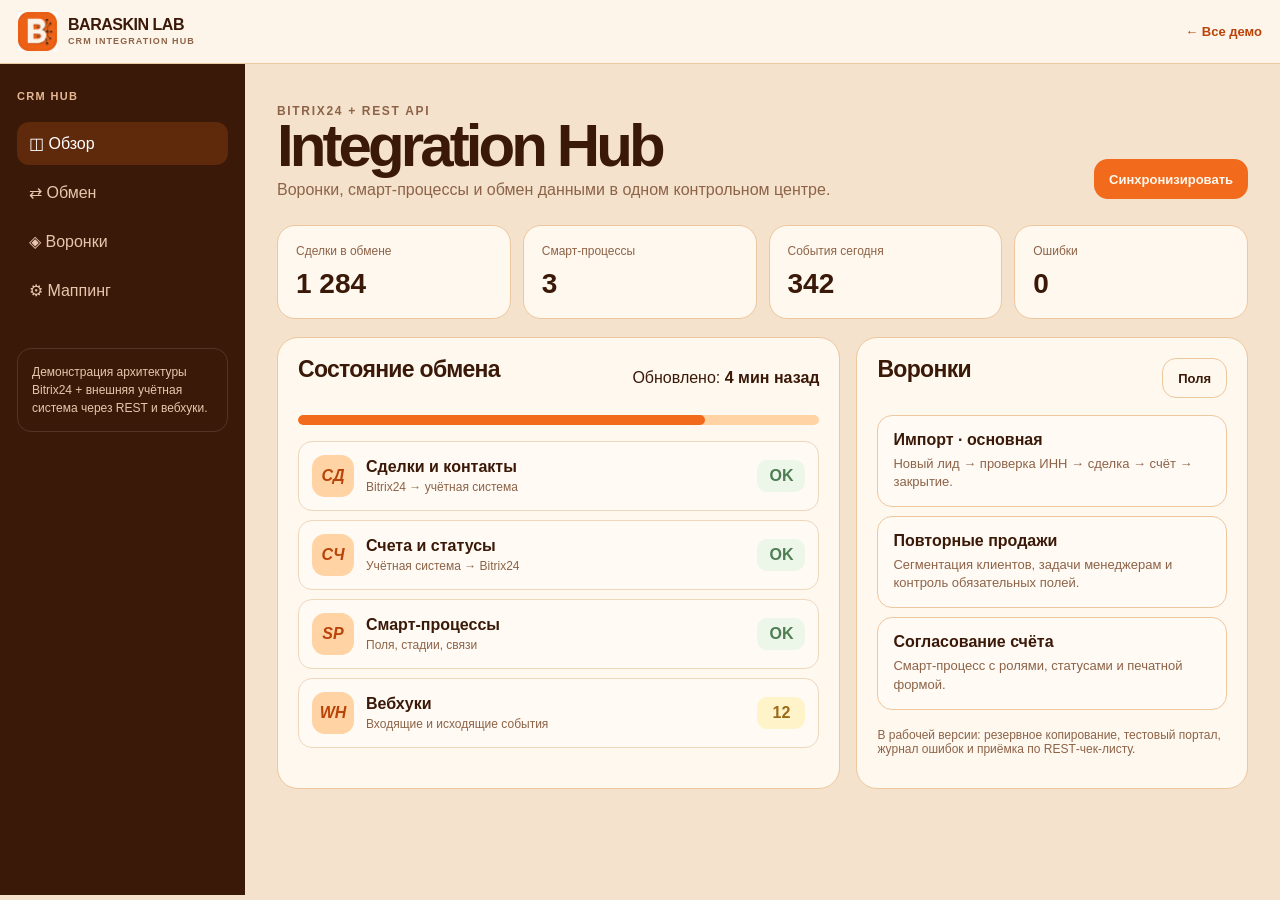
==== projects/bitrix-hub/index.html @ e4bf3a7a "Prototype BARASKIN LAB studio portfolio" ====
<!doctype html><html lang="ru"><head><meta charset="UTF-8"><meta name="viewport" content="width=device-width,initial-scale=1"><title>CRM Integration Hub — BARASKIN LAB</title><link rel="icon" href="../../assets/baraskin-lab-logo.png"><link rel="stylesheet" href="../../assets/demo.css"></head><body class="demo-body" data-demo="bitrix-hub">
<header class="demo-header"><a class="brand" href="../../"><img src="../../assets/baraskin-lab-logo.png" alt=""><span class="brand-copy">BARASKIN LAB<small>CRM Integration Hub</small></span></a><a class="demo-back" href="../../#works">← Все демо</a></header><div class="demo-layout"><aside class="sidebar"><h4>CRM Hub</h4><nav class="side-nav"><button class="active">◫ <span>Обзор</span></button><button>⇄ <span>Обмен</span></button><button>◈ <span>Воронки</span></button><button>⚙ <span>Маппинг</span></button></nav><div class="sidebar-foot">Демонстрация архитектуры Bitrix24 + внешняя учётная система через REST и вебхуки.</div></aside>
<main class="demo-main"><div class="demo-title"><div><p class="eyebrow">Bitrix24 + REST API</p><h1>Integration Hub</h1><p>Воронки, смарт‑процессы и обмен данными в одном контрольном центре.</p></div><button class="button primary small" data-sync>Синхронизировать</button></div><section class="metric-grid"><div class="metric"><span>Сделки в обмене</span><strong>1 284</strong></div><div class="metric"><span>Смарт‑процессы</span><strong>3</strong></div><div class="metric"><span>События сегодня</span><strong>342</strong></div><div class="metric"><span>Ошибки</span><strong>0</strong></div></section>
<div class="app-grid"><section class="app-panel"><div class="panel-head"><h2>Состояние обмена</h2><span>Обновлено: <b data-sync-stamp>4 мин назад</b></span></div><div class="progress"><i style="--progress:78%"></i></div><div class="data-list" style="margin-top:16px"><article class="data-row"><i class="avatar">СД</i><div class="data-copy"><strong>Сделки и контакты</strong><span>Bitrix24 → учётная система</span></div><b class="score">OK</b></article><article class="data-row"><i class="avatar">СЧ</i><div class="data-copy"><strong>Счета и статусы</strong><span>Учётная система → Bitrix24</span></div><b class="score">OK</b></article><article class="data-row"><i class="avatar">SP</i><div class="data-copy"><strong>Смарт‑процессы</strong><span>Поля, стадии, связи</span></div><b class="score">OK</b></article><article class="data-row"><i class="avatar">WH</i><div class="data-copy"><strong>Вебхуки</strong><span>Входящие и исходящие события</span></div><b class="score medium">12</b></article></div></section>
<aside class="app-panel"><div class="panel-head"><h2>Воронки</h2><button class="button ghost small" data-toast="Маппинг полей открыт: 40 пользовательских полей связаны с внешней системой.">Поля</button></div><div class="template-card"><strong>Импорт · основная</strong><p>Новый лид → проверка ИНН → сделка → счёт → закрытие.</p></div><div class="template-card"><strong>Повторные продажи</strong><p>Сегментация клиентов, задачи менеджерам и контроль обязательных полей.</p></div><div class="template-card"><strong>Согласование счёта</strong><p>Смарт‑процесс с ролями, статусами и печатной формой.</p></div><p class="demo-note">В рабочей версии: резервное копирование, тестовый портал, журнал ошибок и приёмка по REST‑чек‑листу.</p></aside></div></main></div><div class="toast"></div><script src="../../assets/demo.js"></script></body></html>
---- assets/demo.css ----
:root {
  --ink: #3a1908;
  --muted: #8d6348;
  --paper: #fff1df;
  --panel: #fff8ee;
  --panel-strong: #ffe4c5;
  --line: #edc79e;
  --accent: #f26a1b;
  --accent-dark: #b94308;
  --accent-soft: #ffd3a4;
  --dark: #5a2309;
  --cream: #fff8ee;
  --success: #4f7d54;
  --shadow: 0 24px 70px rgba(162, 75, 20, 0.16);
}

* { box-sizing: border-box; }
html { scroll-behavior: smooth; }
body {
  margin: 0;
  min-height: 100vh;
  overflow-x: hidden;
  background:
    radial-gradient(circle at 78% 8%, rgba(255, 190, 120, .32), transparent 28rem),
    var(--paper);
  color: var(--ink);
  font-family: Inter, ui-sans-serif, -apple-system, BlinkMacSystemFont, "Segoe UI", sans-serif;
}
button, input, select { font: inherit; }
a { color: inherit; text-decoration: none; }
img { max-width: 100%; display: block; }

.site-header {
  position: fixed;
  inset: 16px 0 auto;
  z-index: 30;
  width: min(1140px, calc(100% - 28px));
  min-height: 62px;
  margin: auto;
  padding: 8px 10px 8px 14px;
  display: flex;
  align-items: center;
  justify-content: space-between;
  gap: 20px;
  border: 1px solid rgba(237,199,158,.8);
  border-radius: 20px;
  background: rgba(255,248,238,.84);
  backdrop-filter: blur(18px);
  box-shadow: 0 14px 50px rgba(162,75,20,.1);
}
.brand { display: flex; align-items: center; gap: 11px; font-weight: 900; letter-spacing: -.03em; }
.brand img { width: 39px; height: 39px; }
.brand-copy { display: grid; line-height: 1; }
.brand-copy small { margin-top: 4px; color: var(--muted); font-size: 9px; font-weight: 800; letter-spacing: .12em; text-transform: uppercase; }
.nav { display: flex; align-items: center; gap: 22px; color: var(--muted); font-size: 14px; font-weight: 700; }
.nav a:hover { color: var(--ink); }
.button, .header-cta {
  border: 0;
  border-radius: 14px;
  background: var(--ink);
  color: var(--cream);
  font-weight: 800;
  cursor: pointer;
  transition: transform .2s ease, box-shadow .2s ease;
}
.button { min-height: 50px; padding: 0 21px; display: inline-flex; align-items: center; justify-content: center; }
.button:hover, .header-cta:hover { transform: translateY(-2px); box-shadow: 0 14px 30px rgba(58,25,8,.16); }
.button.primary { background: var(--accent); }
.button.ghost { color: var(--ink); background: transparent; border: 1px solid var(--line); }
.button.small { min-height: 40px; padding: 0 15px; font-size: 13px; }
.header-cta { padding: 13px 17px; font-size: 14px; }

.hero {
  width: min(1180px, calc(100% - 36px));
  margin: 0 auto;
  padding: 136px 0 74px;
  display: grid;
  grid-template-columns: minmax(0, 1fr) minmax(380px, .9fr);
  gap: 64px;
  align-items: center;
}
.eyebrow { margin: 0 0 17px; color: var(--accent); font-size: 12px; font-weight: 900; letter-spacing: .14em; text-transform: uppercase; }
h1, h2, h3, p { margin-top: 0; }
h1 { max-width: 760px; margin-bottom: 24px; font-size: clamp(52px, 7vw, 88px); line-height: .92; letter-spacing: -.065em; }
h2 { margin-bottom: 18px; font-size: clamp(36px, 5vw, 64px); line-height: .98; letter-spacing: -.055em; }
h3 { margin-bottom: 10px; font-size: 22px; line-height: 1.08; letter-spacing: -.025em; }
.hero-text, .section-head > p { max-width: 700px; color: var(--muted); font-size: 19px; line-height: 1.55; }
.hero-actions { display: flex; flex-wrap: wrap; gap: 12px; margin: 28px 0; }
.hero-facts { display: grid; grid-template-columns: repeat(3, 1fr); gap: 9px; }
.hero-facts div { padding: 14px; border: 1px solid var(--line); border-radius: 16px; background: rgba(255,248,238,.64); }
.hero-facts strong { display: block; font-size: 24px; }
.hero-facts span { color: var(--muted); font-size: 12px; }

.hero-console { position: relative; min-height: 540px; }
.console-shell { position: absolute; inset: 0; overflow: hidden; border: 1px solid var(--line); border-radius: 30px; background: var(--panel); box-shadow: var(--shadow); transform: rotate(1.8deg); }
.console-top { padding: 17px 20px; display: flex; align-items: center; justify-content: space-between; border-bottom: 1px solid var(--line); }
.console-dots { display: flex; gap: 6px; }
.console-dots i { width: 8px; height: 8px; border-radius: 50%; background: var(--accent-soft); }
.live-pill, .tag { display: inline-flex; align-items: center; gap: 7px; border-radius: 999px; background: #edf7e9; color: var(--success); font-size: 11px; font-weight: 900; text-transform: uppercase; letter-spacing: .07em; }
.live-pill { padding: 7px 10px; }
.live-pill::before { content:""; width: 7px; height: 7px; border-radius: 50%; background: #5f9a62; box-shadow: 0 0 0 4px rgba(95,154,98,.15); }
.console-body { padding: 22px; }
.console-title { display: flex; align-items: end; justify-content: space-between; gap: 16px; margin-bottom: 16px; }
.console-title small { color: var(--muted); }
.mini-chart { height: 154px; padding: 14px; display: flex; align-items: end; gap: 9px; border: 1px solid var(--line); border-radius: 18px; background: #fffaf3; }
.mini-chart span { flex: 1; min-height: 18%; border-radius: 8px 8px 3px 3px; background: linear-gradient(#f79250, var(--accent)); animation: grow .8s ease both; }
@keyframes grow { from { height: 8%; } }
.pipeline { display: grid; gap: 9px; margin-top: 15px; }
.pipeline-row { display: grid; grid-template-columns: 34px 1fr auto; align-items: center; gap: 11px; padding: 12px; border-radius: 15px; background: var(--paper); }
.pipeline-icon { width: 34px; height: 34px; display: grid; place-items: center; border-radius: 11px; background: var(--accent-soft); font-weight: 900; }
.pipeline-row strong, .pipeline-row span { display: block; }
.pipeline-row span { margin-top: 3px; color: var(--muted); font-size: 12px; }
.pipeline-row b { color: var(--accent-dark); font-size: 13px; }
.orbit-card { position: absolute; z-index: 2; width: 180px; padding: 16px; border: 1px solid var(--line); border-radius: 18px; background: rgba(255,248,238,.94); box-shadow: 0 18px 50px rgba(162,75,20,.16); }
.orbit-card strong { display: block; margin-bottom: 5px; }
.orbit-card span { color: var(--muted); font-size: 12px; }
.orbit-card.one { top: 72px; right: -22px; transform: rotate(-5deg); }
.orbit-card.two { bottom: 40px; left: -28px; transform: rotate(4deg); }

.strip { overflow: hidden; padding: 17px 0; border-block: 1px solid var(--line); background: var(--accent); color: white; }
.ticker { width: max-content; display: flex; gap: 32px; animation: ticker 28s linear infinite; font-size: 14px; font-weight: 900; letter-spacing: .08em; text-transform: uppercase; }
.ticker span::after { content:"•"; margin-left: 32px; color: var(--ink); }
@keyframes ticker { to { transform: translateX(-50%); } }

.section { width: min(1180px, calc(100% - 36px)); margin: 0 auto; padding: 96px 0; }
.section-head { max-width: 900px; margin-bottom: 38px; }
.demand-grid { display: grid; grid-template-columns: 1.12fr .88fr; gap: 18px; }
.panel { border: 1px solid var(--line); border-radius: 25px; background: rgba(255,248,238,.8); box-shadow: 0 18px 50px rgba(162,75,20,.08); }
.demand-bars { padding: 26px; }
.bar-row { display: grid; grid-template-columns: 170px 1fr 34px; align-items: center; gap: 14px; margin: 19px 0; }
.bar-row label { color: var(--muted); font-weight: 700; }
.bar-track { height: 14px; overflow: hidden; border-radius: 999px; background: var(--accent-soft); }
.bar-track i { display: block; height: 100%; border-radius: inherit; background: var(--accent); }
.bar-row strong { text-align: right; }
.insight-card { padding: 30px; display: flex; flex-direction: column; justify-content: space-between; background: var(--ink); color: var(--cream); }
.insight-card p { color: #f1c9ac; line-height: 1.6; }
.insight-card .big-number { font-size: 82px; font-weight: 950; line-height: .9; letter-spacing: -.07em; color: var(--accent); }
.insight-card small { font-weight: 800; text-transform: uppercase; letter-spacing: .09em; }

.work-grid { display: grid; grid-template-columns: repeat(2, 1fr); gap: 18px; }
.work-card { position: relative; min-height: 420px; overflow: hidden; padding: 26px; display: flex; flex-direction: column; justify-content: space-between; border: 1px solid var(--line); border-radius: 27px; background: var(--panel); box-shadow: 0 18px 50px rgba(162,75,20,.08); transition: transform .25s ease, box-shadow .25s ease; }
.work-card:hover { transform: translateY(-5px); box-shadow: var(--shadow); }
.work-card:nth-child(2), .work-card:nth-child(3) { background: var(--panel-strong); }
.tag { width: max-content; padding: 7px 10px; background: var(--accent-soft); color: var(--accent-dark); }
.work-card h3 { max-width: 480px; margin: 14px 0 10px; font-size: clamp(29px, 3vw, 43px); }
.work-card p { max-width: 560px; color: var(--muted); line-height: 1.5; }
.work-preview { min-height: 185px; padding: 15px; border: 1px solid var(--line); border-radius: 19px; background: #fffaf3; transform: rotate(-1.2deg); }
.work-card:nth-child(even) .work-preview { transform: rotate(1.2deg); }
.preview-head { display: flex; align-items: center; justify-content: space-between; margin-bottom: 13px; color: var(--muted); font-size: 12px; }
.preview-list { display: grid; gap: 8px; }
.preview-list i { display: grid; grid-template-columns: 26px 1fr 54px; gap: 8px; align-items: center; height: 34px; padding: 5px 7px; border-radius: 10px; background: var(--paper); font-style: normal; }
.preview-list i::before { content:""; width: 24px; height: 24px; border-radius: 7px; background: var(--accent-soft); }
.preview-list i::after { content:""; height: 8px; border-radius: 99px; background: var(--accent); opacity: .65; }
.card-link { margin-top: 20px; display: inline-flex; align-items: center; gap: 8px; color: var(--accent-dark); font-weight: 900; }

.process-grid { display: grid; grid-template-columns: repeat(4, 1fr); gap: 12px; counter-reset: steps; }
.step { min-height: 210px; padding: 22px; border-top: 2px solid var(--accent); background: rgba(255,248,238,.5); }
.step::before { counter-increment: steps; content: "0" counter(steps); display: block; margin-bottom: 48px; color: var(--accent); font-size: 12px; font-weight: 900; }
.step p { color: var(--muted); font-size: 14px; line-height: 1.5; }

.instagram-card { display: grid; grid-template-columns: .84fr 1.16fr; overflow: hidden; border-radius: 28px; background: var(--ink); color: var(--cream); }
.instagram-copy { padding: clamp(28px, 5vw, 58px); }
.instagram-copy p { color: #ecc5a8; line-height: 1.55; }
.profile-mock { margin: 26px; padding: 24px; border-radius: 22px; background: var(--paper); color: var(--ink); }
.profile-top { display: flex; gap: 16px; align-items: center; }
.profile-top img { width: 82px; height: 82px; }
.profile-top h3 { margin: 0 0 4px; }
.profile-top span { color: var(--muted); font-size: 13px; }
.bio { margin: 22px 0; line-height: 1.55; }
.profile-stats { display: grid; grid-template-columns: repeat(3, 1fr); gap: 8px; }
.profile-stats div { padding: 12px 8px; border: 1px solid var(--line); border-radius: 13px; text-align: center; }
.profile-stats strong, .profile-stats small { display: block; }
.profile-stats small { margin-top: 3px; color: var(--muted); }

.final-cta { margin-bottom: 36px; padding: clamp(30px, 6vw, 70px); border-radius: 30px; text-align: center; background: var(--accent); color: white; }
.final-cta p { max-width: 700px; margin: 0 auto 24px; font-size: 19px; }
.footer { width: min(1180px, calc(100% - 36px)); margin: 0 auto; padding: 24px 0 40px; display: flex; justify-content: space-between; gap: 20px; color: var(--muted); font-size: 13px; }

/* Demo pages */
.demo-body { background: #f4e2cc; }
.demo-header { position: sticky; top: 0; z-index: 20; padding: 12px 18px; display: flex; align-items: center; justify-content: space-between; gap: 18px; border-bottom: 1px solid var(--line); background: rgba(255,248,238,.88); backdrop-filter: blur(16px); }
.demo-back { color: var(--accent-dark); font-weight: 800; font-size: 13px; }
.demo-layout { min-height: calc(100vh - 69px); display: grid; grid-template-columns: 245px 1fr; }
.sidebar { padding: 26px 17px; background: var(--ink); color: var(--cream); }
.sidebar h4 { margin: 0 0 20px; color: #e7b994; font-size: 11px; letter-spacing: .12em; text-transform: uppercase; }
.side-nav { display: grid; gap: 6px; }
.side-nav button { padding: 12px; border: 0; border-radius: 12px; text-align: left; background: transparent; color: #e8c6ae; cursor: pointer; }
.side-nav button.active, .side-nav button:hover { background: rgba(242,106,27,.2); color: white; }
.sidebar-foot { margin-top: 36px; padding: 14px; border: 1px solid rgba(255,255,255,.12); border-radius: 14px; color: #e8c6ae; font-size: 12px; line-height: 1.5; }
.demo-main { min-width: 0; padding: 32px; }
.demo-title { display: flex; align-items: end; justify-content: space-between; gap: 20px; margin-bottom: 26px; }
.demo-title h1 { margin: 0; font-size: clamp(34px, 5vw, 60px); }
.demo-title p { margin: 8px 0 0; color: var(--muted); }
.metric-grid { display: grid; grid-template-columns: repeat(4, 1fr); gap: 12px; margin-bottom: 18px; }
.metric { padding: 18px; border: 1px solid var(--line); border-radius: 18px; background: var(--panel); }
.metric span { display: block; margin-bottom: 10px; color: var(--muted); font-size: 12px; }
.metric strong { font-size: 28px; }
.app-grid { display: grid; grid-template-columns: 1.18fr .82fr; gap: 16px; }
.app-panel { min-width: 0; padding: 20px; border: 1px solid var(--line); border-radius: 21px; background: var(--panel); }
.app-panel h2 { font-size: 23px; letter-spacing: -.03em; }
.panel-head { display: flex; align-items: center; justify-content: space-between; gap: 15px; margin-bottom: 16px; }
.search { width: 100%; min-height: 42px; padding: 0 13px; border: 1px solid var(--line); border-radius: 12px; outline: none; background: #fffdf9; color: var(--ink); }
.data-list { display: grid; gap: 9px; }
.data-row { padding: 13px; display: grid; grid-template-columns: 42px 1fr auto; align-items: center; gap: 12px; border: 1px solid #efd7bc; border-radius: 14px; background: #fffaf3; cursor: pointer; }
.data-row:hover { border-color: var(--accent); }
.avatar { width: 42px; height: 42px; display: grid; place-items: center; border-radius: 13px; background: var(--accent-soft); color: var(--accent-dark); font-weight: 900; }
.data-copy strong, .data-copy span { display: block; }
.data-copy span { margin-top: 4px; color: var(--muted); font-size: 12px; }
.score { min-width: 48px; padding: 7px; border-radius: 10px; text-align: center; background: #edf7e9; color: var(--success); font-weight: 900; }
.score.medium { color: #9a6b18; background: #fff3ca; }
.score.low { color: #a04c44; background: #ffe3dc; }
.activity { display: grid; gap: 12px; }
.activity-item { position: relative; padding-left: 22px; color: var(--muted); font-size: 13px; line-height: 1.45; }
.activity-item::before { content:""; position:absolute; left: 0; top: 4px; width: 9px; height: 9px; border: 3px solid var(--accent-soft); border-radius: 50%; background: var(--accent); }
.activity-item strong { display: block; color: var(--ink); }
.toolbar { display: flex; flex-wrap: wrap; gap: 8px; }
.select { min-height: 40px; padding: 0 12px; border: 1px solid var(--line); border-radius: 11px; background: #fffaf3; color: var(--ink); }
.template-card { padding: 15px; border: 1px solid var(--line); border-radius: 15px; background: #fffaf3; }
.template-card + .template-card { margin-top: 9px; }
.template-card p { margin: 6px 0 0; color: var(--muted); font-size: 13px; line-height: 1.4; }
.progress { height: 10px; overflow: hidden; border-radius: 999px; background: var(--accent-soft); }
.progress i { display: block; width: var(--progress, 0%); height: 100%; border-radius: inherit; background: var(--accent); transition: width .6s ease; }
.product-grid { display: grid; grid-template-columns: repeat(2, 1fr); gap: 10px; }
.product { padding: 15px; border: 1px solid var(--line); border-radius: 15px; background: #fffaf3; }
.product-visual { height: 86px; margin-bottom: 13px; display: grid; place-items: center; border-radius: 12px; background: linear-gradient(135deg, #ffd5aa, #fff1df); color: var(--accent-dark); font-size: 32px; }
.product p { color: var(--muted); font-size: 12px; }
.toast { position: fixed; right: 22px; bottom: 22px; z-index: 50; max-width: 320px; padding: 14px 17px; border-radius: 14px; background: var(--ink); color: white; box-shadow: var(--shadow); transform: translateY(30px); opacity: 0; pointer-events: none; transition: .25s ease; }
.toast.show { transform: translateY(0); opacity: 1; }
.demo-note { margin-top: 18px; color: var(--muted); font-size: 12px; }

@media (max-width: 900px) {
  .nav { display: none; }
  .hero { grid-template-columns: 1fr; gap: 36px; }
  .hero-console { min-height: 490px; }
  .demand-grid, .instagram-card { grid-template-columns: 1fr; }
  .process-grid { grid-template-columns: repeat(2, 1fr); }
  .demo-layout { grid-template-columns: 76px 1fr; }
  .sidebar { padding-inline: 9px; }
  .sidebar h4, .side-nav button span, .sidebar-foot { display: none; }
  .side-nav button { text-align: center; font-size: 20px; }
  .metric-grid { grid-template-columns: repeat(2, 1fr); }
  .app-grid { grid-template-columns: 1fr; }
}

@media (max-width: 650px) {
  .site-header { top: 9px; min-height: 56px; }
  .header-cta { padding: 11px 12px; }
  .brand-copy small { display: none; }
  .hero { width: min(100% - 24px, 1180px); padding-top: 104px; }
  h1 { font-size: clamp(45px, 15vw, 70px); }
  .hero-facts { grid-template-columns: 1fr; }
  .hero-console { min-height: 450px; }
  .orbit-card { display: none; }
  .console-shell { transform: none; }
  .section { width: min(100% - 24px, 1180px); padding: 68px 0; }
  .bar-row { grid-template-columns: 1fr 34px; gap: 7px; }
  .bar-track { grid-column: 1 / -1; grid-row: 2; }
  .work-grid, .process-grid { grid-template-columns: 1fr; }
  .work-card { min-height: 390px; padding: 20px; }
  .profile-mock { margin: 10px; padding: 17px; }
  .footer { flex-direction: column; }
  .demo-header .brand-copy { display: none; }
  .demo-layout { display: block; }
  .sidebar { position: sticky; top: 65px; z-index: 15; padding: 8px; overflow-x: auto; }
  .side-nav { display: flex; }
  .side-nav button { min-width: 48px; padding: 9px; }
  .demo-main { padding: 20px 12px; }
  .demo-title { align-items: flex-start; flex-direction: column; }
  .metric-grid { grid-template-columns: 1fr 1fr; }
  .metric strong { font-size: 24px; }
  .product-grid { grid-template-columns: 1fr; }
}

@media (prefers-reduced-motion: reduce) {
  * { scroll-behavior: auto !important; animation-duration: .01ms !important; animation-iteration-count: 1 !important; }
}
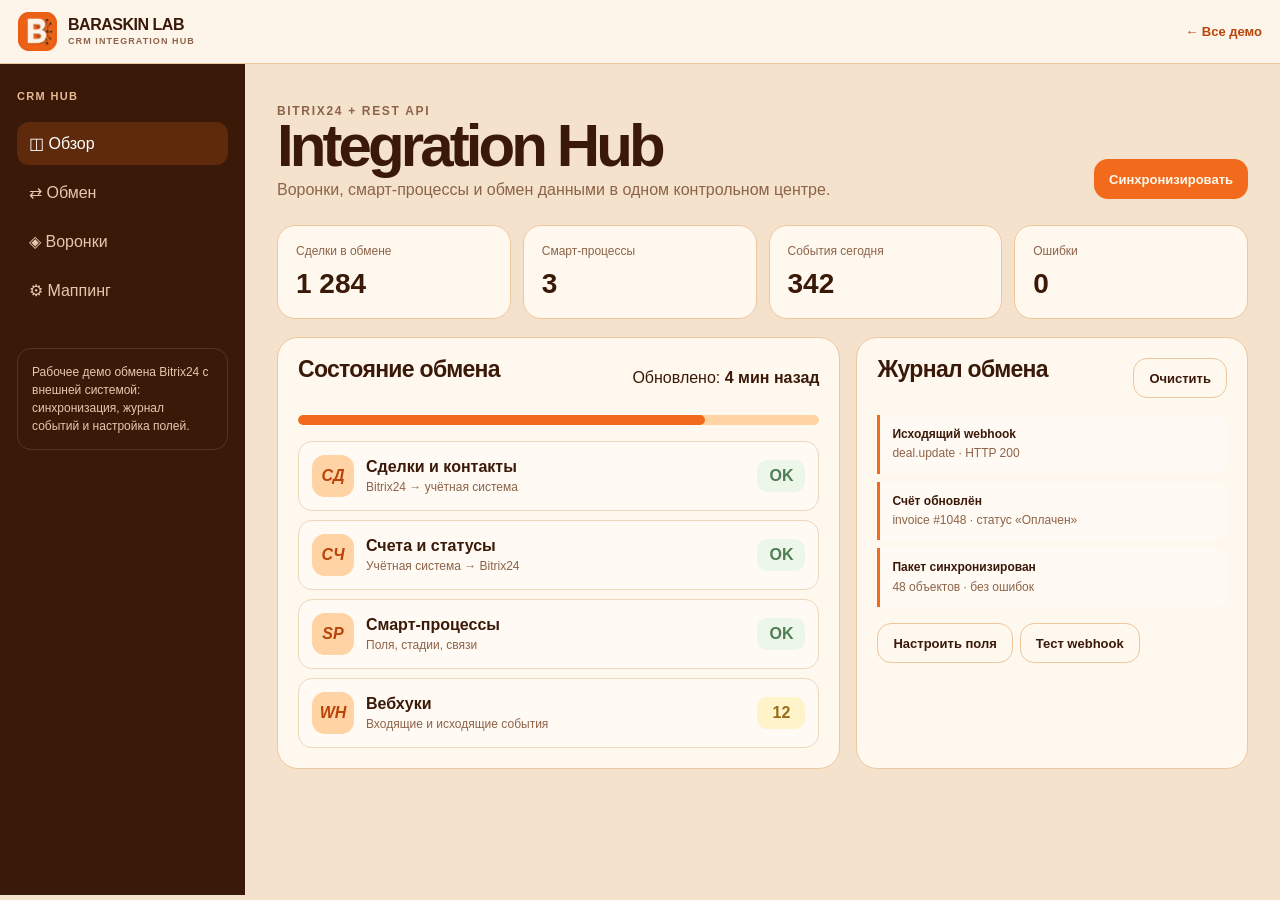
==== commit 891b86e6: "Turn portfolio demos into functional mini apps" ====
--- a/projects/bitrix-hub/index.html
+++ b/projects/bitrix-hub/index.html
@@ -1,5 +1,67 @@
-<!doctype html><html lang="ru"><head><meta charset="UTF-8"><meta name="viewport" content="width=device-width,initial-scale=1"><title>CRM Integration Hub — BARASKIN LAB</title><link rel="icon" href="../../assets/baraskin-lab-logo.png"><link rel="stylesheet" href="../../assets/demo.css"></head><body class="demo-body" data-demo="bitrix-hub">
-<header class="demo-header"><a class="brand" href="../../"><img src="../../assets/baraskin-lab-logo.png" alt=""><span class="brand-copy">BARASKIN LAB<small>CRM Integration Hub</small></span></a><a class="demo-back" href="../../#works">← Все демо</a></header><div class="demo-layout"><aside class="sidebar"><h4>CRM Hub</h4><nav class="side-nav"><button class="active">◫ <span>Обзор</span></button><button>⇄ <span>Обмен</span></button><button>◈ <span>Воронки</span></button><button>⚙ <span>Маппинг</span></button></nav><div class="sidebar-foot">Демонстрация архитектуры Bitrix24 + внешняя учётная система через REST и вебхуки.</div></aside>
-<main class="demo-main"><div class="demo-title"><div><p class="eyebrow">Bitrix24 + REST API</p><h1>Integration Hub</h1><p>Воронки, смарт‑процессы и обмен данными в одном контрольном центре.</p></div><button class="button primary small" data-sync>Синхронизировать</button></div><section class="metric-grid"><div class="metric"><span>Сделки в обмене</span><strong>1 284</strong></div><div class="metric"><span>Смарт‑процессы</span><strong>3</strong></div><div class="metric"><span>События сегодня</span><strong>342</strong></div><div class="metric"><span>Ошибки</span><strong>0</strong></div></section>
-<div class="app-grid"><section class="app-panel"><div class="panel-head"><h2>Состояние обмена</h2><span>Обновлено: <b data-sync-stamp>4 мин назад</b></span></div><div class="progress"><i style="--progress:78%"></i></div><div class="data-list" style="margin-top:16px"><article class="data-row"><i class="avatar">СД</i><div class="data-copy"><strong>Сделки и контакты</strong><span>Bitrix24 → учётная система</span></div><b class="score">OK</b></article><article class="data-row"><i class="avatar">СЧ</i><div class="data-copy"><strong>Счета и статусы</strong><span>Учётная система → Bitrix24</span></div><b class="score">OK</b></article><article class="data-row"><i class="avatar">SP</i><div class="data-copy"><strong>Смарт‑процессы</strong><span>Поля, стадии, связи</span></div><b class="score">OK</b></article><article class="data-row"><i class="avatar">WH</i><div class="data-copy"><strong>Вебхуки</strong><span>Входящие и исходящие события</span></div><b class="score medium">12</b></article></div></section>
-<aside class="app-panel"><div class="panel-head"><h2>Воронки</h2><button class="button ghost small" data-toast="Маппинг полей открыт: 40 пользовательских полей связаны с внешней системой.">Поля</button></div><div class="template-card"><strong>Импорт · основная</strong><p>Новый лид → проверка ИНН → сделка → счёт → закрытие.</p></div><div class="template-card"><strong>Повторные продажи</strong><p>Сегментация клиентов, задачи менеджерам и контроль обязательных полей.</p></div><div class="template-card"><strong>Согласование счёта</strong><p>Смарт‑процесс с ролями, статусами и печатной формой.</p></div><p class="demo-note">В рабочей версии: резервное копирование, тестовый портал, журнал ошибок и приёмка по REST‑чек‑листу.</p></aside></div></main></div><div class="toast"></div><script src="../../assets/demo.js"></script></body></html>
+<!doctype html>
+<html lang="ru">
+  <head>
+    <meta charset="UTF-8" />
+    <meta name="viewport" content="width=device-width, initial-scale=1" />
+    <title>CRM Integration Hub — BARASKIN LAB</title>
+    <link rel="icon" href="../../assets/baraskin-lab-logo-clean.png" />
+    <link rel="stylesheet" href="../../assets/demo.css?v=20260716" />
+  </head>
+  <body class="demo-body" data-demo="bitrix-hub">
+    <header class="demo-header">
+      <a class="brand" href="../../"><img src="../../assets/baraskin-lab-logo-clean.png" alt="" /><span class="brand-copy">BARASKIN LAB<small>CRM Integration Hub</small></span></a>
+      <a class="demo-back" href="../../#works">← Все демо</a>
+    </header>
+    <div class="demo-layout">
+      <aside class="sidebar">
+        <h4>CRM Hub</h4>
+        <nav class="side-nav" aria-label="Разделы CRM Hub">
+          <button class="active" data-section="overview">◫ <span>Обзор</span></button>
+          <button data-section="exchange">⇄ <span>Обмен</span></button>
+          <button data-section="pipelines">◈ <span>Воронки</span></button>
+          <button data-open-mapping>⚙ <span>Маппинг</span></button>
+        </nav>
+        <div class="sidebar-foot">Рабочее демо обмена Bitrix24 с внешней системой: синхронизация, журнал событий и настройка полей.</div>
+      </aside>
+      <main class="demo-main">
+        <div class="demo-title">
+          <div><p class="eyebrow">Bitrix24 + REST API</p><h1>Integration Hub</h1><p>Воронки, смарт‑процессы и обмен данными в одном контрольном центре.</p></div>
+          <button class="button primary small" data-sync>Синхронизировать</button>
+        </div>
+        <section class="metric-grid">
+          <div class="metric"><span>Сделки в обмене</span><strong data-deals-count>1 284</strong></div>
+          <div class="metric"><span>Смарт‑процессы</span><strong>3</strong></div>
+          <div class="metric"><span>События сегодня</span><strong data-events-count>342</strong></div>
+          <div class="metric"><span>Ошибки</span><strong data-errors-count>0</strong></div>
+        </section>
+        <div class="app-grid">
+          <section class="app-panel">
+            <div class="panel-head"><h2>Состояние обмена</h2><span>Обновлено: <b data-sync-stamp>4 мин назад</b></span></div>
+            <div class="progress"><i data-sync-progress style="--progress:78%"></i></div>
+            <div class="data-list" data-sync-services style="margin-top:16px">
+              <article class="data-row" data-service="Сделки и контакты"><i class="avatar">СД</i><div class="data-copy"><strong>Сделки и контакты</strong><span>Bitrix24 → учётная система</span></div><b class="score">OK</b></article>
+              <article class="data-row" data-service="Счета и статусы"><i class="avatar">СЧ</i><div class="data-copy"><strong>Счета и статусы</strong><span>Учётная система → Bitrix24</span></div><b class="score">OK</b></article>
+              <article class="data-row" data-service="Смарт‑процессы"><i class="avatar">SP</i><div class="data-copy"><strong>Смарт‑процессы</strong><span>Поля, стадии, связи</span></div><b class="score">OK</b></article>
+              <article class="data-row" data-service="Вебхуки"><i class="avatar">WH</i><div class="data-copy"><strong>Вебхуки</strong><span>Входящие и исходящие события</span></div><b class="score medium">12</b></article>
+            </div>
+          </section>
+          <aside class="app-panel">
+            <div class="panel-head"><h2>Журнал обмена</h2><button class="button ghost small" data-clear-log>Очистить</button></div>
+            <div class="log-list" data-sync-log></div>
+            <div class="row-actions" style="margin-top:16px"><button class="button ghost small" data-open-mapping>Настроить поля</button><button class="button ghost small" data-test-webhook>Тест webhook</button></div>
+          </aside>
+        </div>
+      </main>
+    </div>
+    <dialog class="demo-dialog" data-mapping-dialog>
+      <div class="dialog-head"><h2>Маппинг полей</h2><button class="dialog-close" data-close-dialog aria-label="Закрыть">×</button></div>
+      <div class="dialog-body">
+        <p class="counter-note">Свяжите поля Bitrix24 с полями внешней системы. Настройки сохраняются в браузере.</p>
+        <div class="table-wrap"><table class="mapping-table"><thead><tr><th>Bitrix24</th><th>Внешняя система</th><th>Активно</th></tr></thead><tbody data-mapping-body></tbody></table></div>
+      </div>
+      <div class="dialog-actions"><button class="button ghost" data-reset-mapping>По умолчанию</button><button class="button primary" data-save-mapping>Сохранить маппинг</button></div>
+    </dialog>
+    <div class="toast"></div>
+    <script src="../../assets/demo.js?v=20260716"></script>
+  </body>
+</html>
--- a/assets/demo.css
+++ b/assets/demo.css
@@ -27,6 +27,7 @@
   font-family: Inter, ui-sans-serif, -apple-system, BlinkMacSystemFont, "Segoe UI", sans-serif;
 }
 button, input, select { font: inherit; }
+button:disabled { cursor: wait; opacity: .62; transform: none !important; box-shadow: none !important; }
 a { color: inherit; text-decoration: none; }
 img { max-width: 100%; display: block; }
 
@@ -203,6 +204,8 @@
 .data-list { display: grid; gap: 9px; }
 .data-row { padding: 13px; display: grid; grid-template-columns: 42px 1fr auto; align-items: center; gap: 12px; border: 1px solid #efd7bc; border-radius: 14px; background: #fffaf3; cursor: pointer; }
 .data-row:hover { border-color: var(--accent); }
+.data-row.selected { border-color: var(--accent); box-shadow: 0 0 0 3px rgba(242,106,27,.12); }
+.data-row[hidden] { display: none; }
 .avatar { width: 42px; height: 42px; display: grid; place-items: center; border-radius: 13px; background: var(--accent-soft); color: var(--accent-dark); font-weight: 900; }
 .data-copy strong, .data-copy span { display: block; }
 .data-copy span { margin-top: 4px; color: var(--muted); font-size: 12px; }
@@ -224,9 +227,47 @@
 .product { padding: 15px; border: 1px solid var(--line); border-radius: 15px; background: #fffaf3; }
 .product-visual { height: 86px; margin-bottom: 13px; display: grid; place-items: center; border-radius: 12px; background: linear-gradient(135deg, #ffd5aa, #fff1df); color: var(--accent-dark); font-size: 32px; }
 .product p { color: var(--muted); font-size: 12px; }
+.product.ready { border-color: #a8c5a8; background: #f5fbf2; }
+.product .product-actions { margin-top: 12px; display: flex; flex-wrap: wrap; gap: 7px; }
+.product .product-actions .button { flex: 1; }
 .toast { position: fixed; right: 22px; bottom: 22px; z-index: 50; max-width: 320px; padding: 14px 17px; border-radius: 14px; background: var(--ink); color: white; box-shadow: var(--shadow); transform: translateY(30px); opacity: 0; pointer-events: none; transition: .25s ease; }
 .toast.show { transform: translateY(0); opacity: 1; }
 .demo-note { margin-top: 18px; color: var(--muted); font-size: 12px; }
+.stack { display: grid; gap: 12px; }
+.split { display: grid; grid-template-columns: 1fr 1fr; gap: 10px; }
+.field { display: grid; gap: 6px; }
+.field > span { color: var(--muted); font-size: 12px; font-weight: 800; }
+.field input, .field textarea, .field select { width: 100%; min-height: 42px; padding: 10px 12px; border: 1px solid var(--line); border-radius: 11px; outline: none; background: #fffdf9; color: var(--ink); }
+.field textarea { min-height: 104px; resize: vertical; line-height: 1.45; }
+.field input:focus, .field textarea:focus, .field select:focus { border-color: var(--accent); box-shadow: 0 0 0 3px rgba(242,106,27,.12); }
+.check-row { display: flex; align-items: center; gap: 9px; color: var(--muted); font-size: 13px; cursor: pointer; }
+.check-row input { width: 17px; height: 17px; accent-color: var(--accent); }
+.row-check { width: 18px; height: 18px; accent-color: var(--accent); }
+.row-actions { display: flex; flex-wrap: wrap; gap: 7px; }
+.status-pill { display: inline-flex; width: max-content; padding: 6px 9px; border-radius: 999px; background: var(--accent-soft); color: var(--accent-dark); font-size: 11px; font-weight: 900; }
+.status-pill.success { background: #edf7e9; color: var(--success); }
+.status-pill.muted { background: #f2e9df; color: var(--muted); }
+.empty-state { padding: 24px; border: 1px dashed var(--line); border-radius: 14px; text-align: center; color: var(--muted); }
+.log-list { max-height: 310px; overflow: auto; display: grid; gap: 8px; }
+.log-item { padding: 11px 12px; border-left: 3px solid var(--accent); border-radius: 0 11px 11px 0; background: #fffaf3; color: var(--muted); font-size: 12px; line-height: 1.45; }
+.log-item strong { display: block; margin-bottom: 2px; color: var(--ink); }
+.counter-note { color: var(--muted); font-size: 12px; }
+.table-wrap { overflow-x: auto; }
+.mapping-table { width: 100%; border-collapse: collapse; font-size: 13px; }
+.mapping-table th, .mapping-table td { padding: 11px 9px; border-bottom: 1px solid var(--line); text-align: left; }
+.mapping-table th { color: var(--muted); font-size: 11px; text-transform: uppercase; letter-spacing: .06em; }
+.mapping-table select { width: 100%; min-height: 36px; padding: 0 9px; border: 1px solid var(--line); border-radius: 9px; background: white; color: var(--ink); }
+.demo-dialog { width: min(620px, calc(100% - 28px)); max-height: min(760px, calc(100vh - 28px)); overflow: auto; padding: 0; border: 1px solid var(--line); border-radius: 22px; background: var(--panel); color: var(--ink); box-shadow: 0 28px 90px rgba(58,25,8,.28); }
+.demo-dialog::backdrop { background: rgba(58,25,8,.54); backdrop-filter: blur(4px); }
+.dialog-head { position: sticky; top: 0; z-index: 2; padding: 17px 20px; display: flex; align-items: center; justify-content: space-between; gap: 16px; border-bottom: 1px solid var(--line); background: rgba(255,248,238,.96); }
+.dialog-head h2 { margin: 0; font-size: 25px; }
+.dialog-close { width: 38px; height: 38px; border: 1px solid var(--line); border-radius: 12px; background: transparent; color: var(--ink); cursor: pointer; }
+.dialog-body { padding: 20px; }
+.dialog-actions { padding: 0 20px 20px; display: flex; flex-wrap: wrap; justify-content: flex-end; gap: 8px; }
+.campaign-progress { margin-top: 14px; display: none; }
+.campaign-progress.active { display: grid; gap: 7px; }
+.campaign-progress small { color: var(--muted); }
+.inline-code { padding: 2px 6px; border-radius: 6px; background: #f5dbc0; color: var(--accent-dark); font-family: ui-monospace, SFMono-Regular, Menlo, monospace; font-size: 12px; }
 
 @media (max-width: 900px) {
   .nav { display: none; }
@@ -269,6 +310,8 @@
   .metric-grid { grid-template-columns: 1fr 1fr; }
   .metric strong { font-size: 24px; }
   .product-grid { grid-template-columns: 1fr; }
+  .split { grid-template-columns: 1fr; }
+  .dialog-actions .button { flex: 1; }
 }
 
 @media (prefers-reduced-motion: reduce) {
